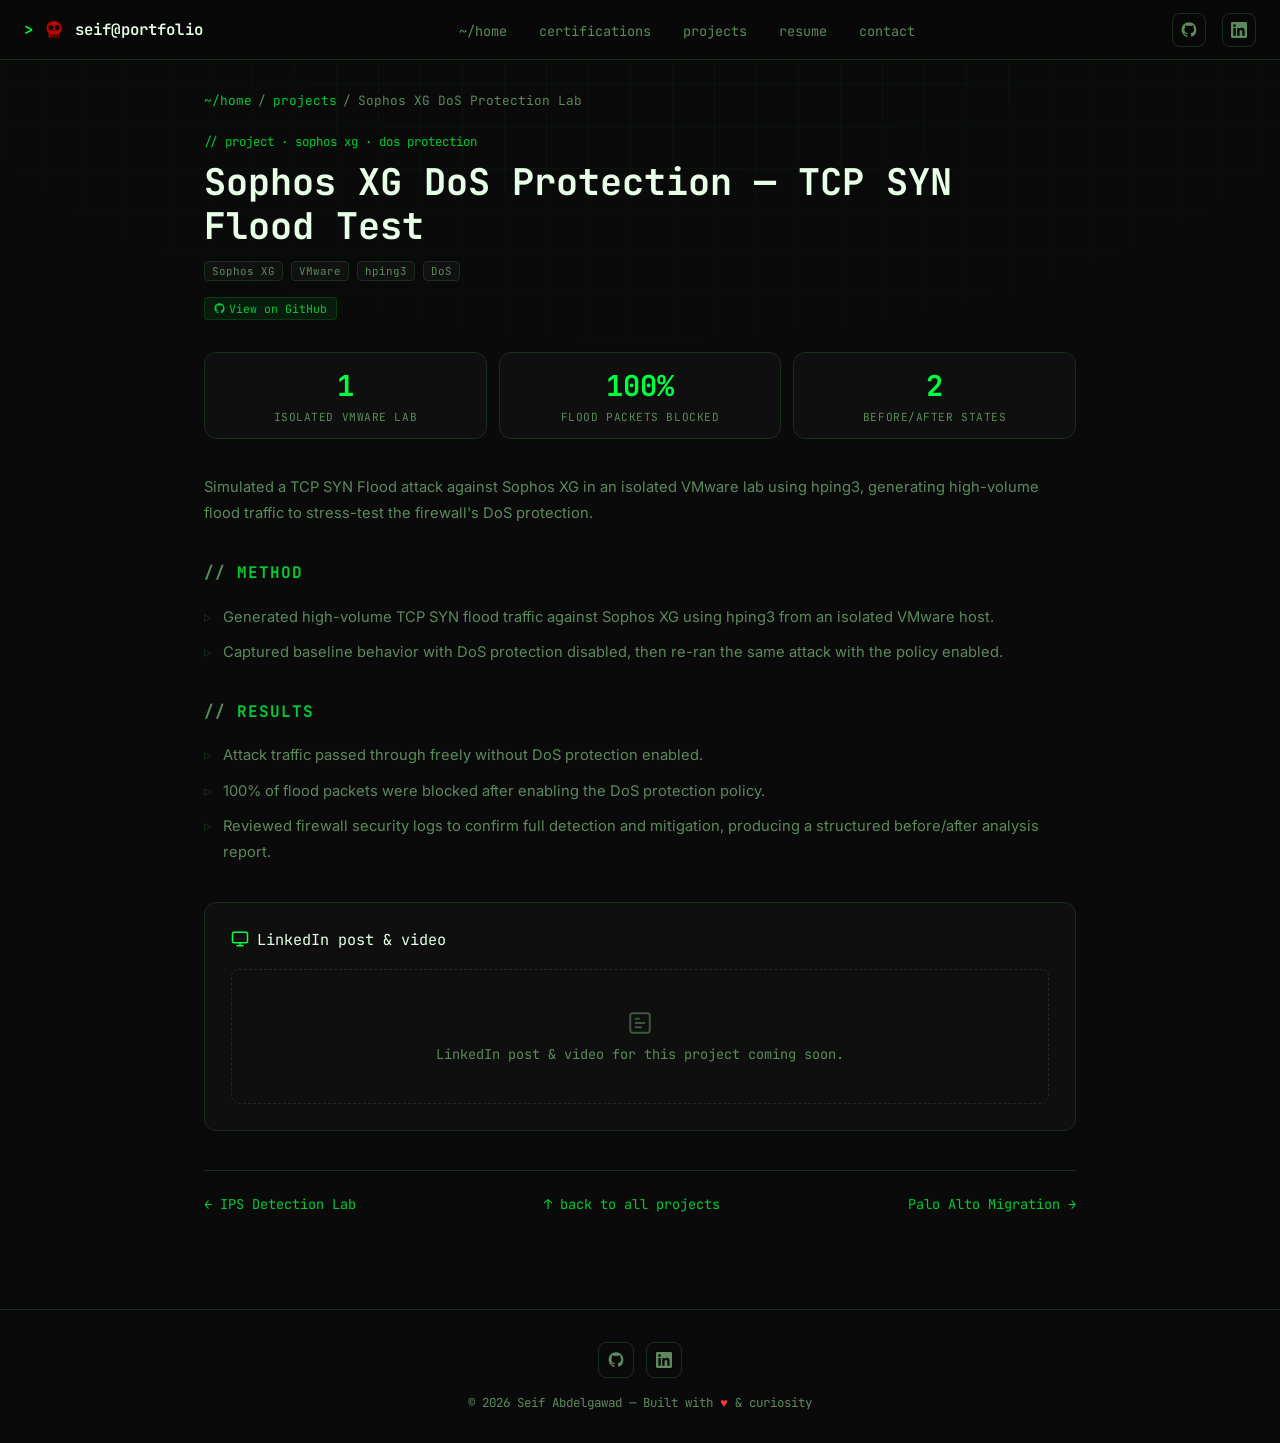
==== projects/dos-protection-lab.html @ 0bda9787 "Add files via upload" ====
<!DOCTYPE html>
<html lang="en">
<head>
<meta charset="UTF-8" />
<meta name="viewport" content="width=device-width, initial-scale=1.0"/>
<title>Sophos XG DoS Protection Lab — Seif Abdelgawad</title>
<meta name="description" content="Simulated TCP SYN Flood using hping3 against Sophos XG in an isolated VMware lab. 100% of flood packets blocked after enabling the DoS policy."/>
<meta name="theme-color" content="#0a0a0a"/>
<link rel="icon" href="data:image/svg+xml,%3Csvg xmlns='http://www.w3.org/2000/svg' viewBox='0 0 100 100'%3E%3Cellipse cx='50' cy='42' rx='32' ry='30' fill='%23cc0000'/%3E%3Crect x='28' y='62' width='44' height='20' rx='4' fill='%23cc0000'/%3E%3Crect x='36' y='68' width='8' height='14' rx='2' fill='%230a0a0a'/%3E%3Crect x='48' y='68' width='8' height='14' rx='2' fill='%230a0a0a'/%3E%3Crect x='60' y='68' width='8' height='14' rx='2' fill='%230a0a0a'/%3E%3Cellipse cx='37' cy='40' rx='10' ry='11' fill='%230a0a0a'/%3E%3Cellipse cx='63' cy='40' rx='10' ry='11' fill='%230a0a0a'/%3E%3Cpath d='M46 52 L50 46 L54 52 L52 54 L48 54 Z' fill='%230a0a0a'/%3E%3C/svg%3E"/>
<link rel="preconnect" href="https://fonts.googleapis.com">
<link rel="preconnect" href="https://fonts.gstatic.com" crossorigin>
<link href="https://fonts.googleapis.com/css2?family=JetBrains+Mono:wght@400;500;600;700&family=Inter:wght@400;500;600;700&display=swap" rel="stylesheet"/>
<link rel="stylesheet" href="../assets/css/style.css">
</head>
<body>

<div class="scroll-progress" id="scrollProgress"></div>

<nav>
  <a href="../index.html#top" class="nav-brand"><span class="prompt">&gt;</span>
    <svg viewBox="0 0 100 100" xmlns="http://www.w3.org/2000/svg" aria-hidden="true">
      <ellipse cx="50" cy="42" rx="32" ry="30" fill="#cc0000" opacity="0.95"/>
      <rect x="28" y="62" width="44" height="20" rx="4" fill="#cc0000" opacity="0.95"/>
      <rect x="36" y="68" width="8" height="14" rx="2" fill="#0a0a0a"/>
      <rect x="48" y="68" width="8" height="14" rx="2" fill="#0a0a0a"/>
      <rect x="60" y="68" width="8" height="14" rx="2" fill="#0a0a0a"/>
      <ellipse cx="37" cy="40" rx="10" ry="11" fill="#0a0a0a"/>
      <ellipse cx="63" cy="40" rx="10" ry="11" fill="#0a0a0a"/>
      <path d="M46 52 L50 46 L54 52 L52 54 L48 54 Z" fill="#0a0a0a"/>
    </svg>
    seif@portfolio</a>
  <ul class="nav-links">
    <li><a href="../index.html#top" data-nav>~/home</a></li>
    <li><a href="../index.html#certifications" data-nav>certifications</a></li>
    <li><a href="../index.html#projects" data-nav class="active">projects</a></li>
    <li><a href="../index.html#resume" data-nav>resume</a></li>
    <li><a href="../index.html#contact" data-nav>contact</a></li>
  </ul>
  <div class="nav-actions">
    <a class="nav-icon-link" href="https://github.com/your-username" target="_blank" rel="noopener" aria-label="GitHub"><svg viewBox="0 0 24 24" fill="currentColor"><path d="M12 .5C5.73.5.98 5.24.98 11.52c0 5.02 3.26 9.27 7.77 10.78.57.1.78-.25.78-.55 0-.27-.01-1.17-.02-2.12-3.16.69-3.83-1.34-3.83-1.34-.52-1.31-1.26-1.66-1.26-1.66-1.03-.7.08-.69.08-.69 1.14.08 1.74 1.17 1.74 1.17 1.01 1.73 2.65 1.23 3.3.94.1-.73.4-1.23.72-1.51-2.52-.29-5.17-1.26-5.17-5.6 0-1.24.44-2.25 1.17-3.04-.12-.29-.51-1.45.11-3.02 0 0 .96-.31 3.14 1.16a10.9 10.9 0 0 1 5.72 0c2.18-1.47 3.14-1.16 3.14-1.16.62 1.57.23 2.73.11 3.02.73.79 1.17 1.8 1.17 3.04 0 4.35-2.66 5.31-5.19 5.59.41.35.77 1.04.77 2.1 0 1.52-.01 2.74-.01 3.11 0 .3.2.66.79.55A11.52 11.52 0 0 0 23.02 11.5C23.02 5.24 18.27.5 12 .5z"/></svg></a>
    <a class="nav-icon-link" href="https://www.linkedin.com/in/seif-abdelgawad-800b26167/" target="_blank" rel="noopener" aria-label="LinkedIn"><svg viewBox="0 0 24 24" fill="currentColor"><path d="M20.45 20.45h-3.56v-5.58c0-1.33-.02-3.04-1.85-3.04-1.86 0-2.14 1.45-2.14 2.95v5.67H9.35V9h3.41v1.56h.05c.48-.9 1.64-1.85 3.38-1.85 3.6 0 4.27 2.37 4.27 5.46v6.28zM5.34 7.43a2.06 2.06 0 1 1 0-4.12 2.06 2.06 0 0 1 0 4.12zM7.12 20.45H3.56V9h3.56v11.45zM22.22 0H1.77C.8 0 0 .78 0 1.75v20.5C0 23.22.8 24 1.77 24h20.45c.98 0 1.78-.78 1.78-1.75V1.75C24 .78 23.2 0 22.22 0z"/></svg></a>
    <button class="nav-toggle" id="navToggle" aria-label="Toggle menu" aria-expanded="false">
      <svg viewBox="0 0 24 24" fill="none" stroke="currentColor" stroke-width="2" stroke-linecap="round"><line x1="3" y1="6" x2="21" y2="6"/><line x1="3" y1="12" x2="21" y2="12"/><line x1="3" y1="18" x2="21" y2="18"/></svg>
    </button>
  </div>
</nav>

<div class="mobile-menu" id="mobileMenu">
  <ul>
    <li><a href="../index.html#top" data-nav-mobile>~/home</a></li>
    <li><a href="../index.html#certifications" data-nav-mobile>certifications</a></li>
    <li><a href="../index.html#projects" data-nav-mobile>projects</a></li>
    <li><a href="../index.html#resume" data-nav-mobile>resume</a></li>
    <li><a href="../index.html#contact" data-nav-mobile>contact</a></li>
  </ul>
</div>

<main id="top">
  <div class="breadcrumb">
    <a href="../index.html#top">~/home</a><span>/</span><a href="../index.html#projects">projects</a><span>/</span><span>Sophos XG DoS Protection Lab</span>
  </div>

  <header class="detail-header reveal">
    <span class="detail-eyebrow">// project · sophos xg · dos protection</span>
    <h1 class="detail-title">Sophos XG DoS Protection — TCP SYN Flood Test</h1>
    <div class="detail-meta">
      <span class="proj-tag">Sophos XG</span>
      <span class="proj-tag">VMware</span>
      <span class="proj-tag">hping3</span>
      <span class="proj-tag">DoS</span>
    </div>
    <a class="proj-link" href="#" target="_blank" rel="noopener"><svg viewBox="0 0 24 24" fill="currentColor"><path d="M12 .5C5.73.5.98 5.24.98 11.52c0 5.02 3.26 9.27 7.77 10.78.57.1.78-.25.78-.55 0-.27-.01-1.17-.02-2.12-3.16.69-3.83-1.34-3.83-1.34-.52-1.31-1.26-1.66-1.26-1.66-1.03-.7.08-.69.08-.69 1.14.08 1.74 1.17 1.74 1.17 1.01 1.73 2.65 1.23 3.3.94.1-.73.4-1.23.72-1.51-2.52-.29-5.17-1.26-5.17-5.6 0-1.24.44-2.25 1.17-3.04-.12-.29-.51-1.45.11-3.02 0 0 .96-.31 3.14 1.16a10.9 10.9 0 0 1 5.72 0c2.18-1.47 3.14-1.16 3.14-1.16.62 1.57.23 2.73.11 3.02.73.79 1.17 1.8 1.17 3.04 0 4.35-2.66 5.31-5.19 5.59.41.35.77 1.04.77 2.1 0 1.52-.01 2.74-.01 3.11 0 .3.2.66.79.55A11.52 11.52 0 0 0 23.02 11.5C23.02 5.24 18.27.5 12 .5z"/></svg> View on GitHub</a>
  </header>

  <div class="detail-result-strip reveal-stagger">
    <div class="stat-box"><div class="stat-num">1</div><div class="stat-label">Isolated VMware Lab</div></div>
    <div class="stat-box"><div class="stat-num">100%</div><div class="stat-label">Flood Packets Blocked</div></div>
    <div class="stat-box"><div class="stat-num">2</div><div class="stat-label">Before/After States</div></div>
  </div>

  <div class="detail-body reveal">
    <p>Simulated a TCP SYN Flood attack against Sophos XG in an isolated VMware lab using hping3, generating high-volume flood traffic to stress-test the firewall's DoS protection.</p>
    <h2>Method</h2>
    <ul>
      <li>Generated high-volume TCP SYN flood traffic against Sophos XG using hping3 from an isolated VMware host.</li>
      <li>Captured baseline behavior with DoS protection disabled, then re-ran the same attack with the policy enabled.</li>
    </ul>
    <h2>Results</h2>
    <ul>
      <li>Attack traffic passed through freely without DoS protection enabled.</li>
      <li>100% of flood packets were blocked after enabling the DoS protection policy.</li>
      <li>Reviewed firewall security logs to confirm full detection and mitigation, producing a structured before/after analysis report.</li>
    </ul>
  </div>

  <div class="detail-section reveal">
    <div class="detail-section-title">
      <svg viewBox="0 0 24 24" fill="none" stroke="currentColor" stroke-width="2" stroke-linecap="round" stroke-linejoin="round"><rect x="2" y="3" width="20" height="14" rx="2"/><path d="M8 21h8M12 17v4"/></svg>
      LinkedIn post &amp; video
    </div>
    <div class="coming-soon">
        <svg viewBox="0 0 24 24" fill="none" stroke="currentColor" stroke-width="1.8" stroke-linecap="round" stroke-linejoin="round"><rect x="3" y="3" width="18" height="18" rx="2"/><path d="M8 12h8M8 16h5M8 8h3"/></svg>
        LinkedIn post &amp; video for this project coming soon.
      </div>
  </div>

  <div class="detail-nav-footer">
    <a href="ips-detection-lab.html">&larr; IPS Detection Lab</a>
    <a href="../index.html#projects">&uarr; back to all projects</a>
    <a href="palo-alto-migration.html">Palo Alto Migration &rarr;</a>
  </div>
</main>

<footer>
  <div class="footer-social">
    <a href="https://github.com/your-username" target="_blank" rel="noopener" aria-label="GitHub"><svg viewBox="0 0 24 24" fill="currentColor"><path d="M12 .5C5.73.5.98 5.24.98 11.52c0 5.02 3.26 9.27 7.77 10.78.57.1.78-.25.78-.55 0-.27-.01-1.17-.02-2.12-3.16.69-3.83-1.34-3.83-1.34-.52-1.31-1.26-1.66-1.26-1.66-1.03-.7.08-.69.08-.69 1.14.08 1.74 1.17 1.74 1.17 1.01 1.73 2.65 1.23 3.3.94.1-.73.4-1.23.72-1.51-2.52-.29-5.17-1.26-5.17-5.6 0-1.24.44-2.25 1.17-3.04-.12-.29-.51-1.45.11-3.02 0 0 .96-.31 3.14 1.16a10.9 10.9 0 0 1 5.72 0c2.18-1.47 3.14-1.16 3.14-1.16.62 1.57.23 2.73.11 3.02.73.79 1.17 1.8 1.17 3.04 0 4.35-2.66 5.31-5.19 5.59.41.35.77 1.04.77 2.1 0 1.52-.01 2.74-.01 3.11 0 .3.2.66.79.55A11.52 11.52 0 0 0 23.02 11.5C23.02 5.24 18.27.5 12 .5z"/></svg></a>
    <a href="https://www.linkedin.com/in/seif-abdelgawad-800b26167/" target="_blank" rel="noopener" aria-label="LinkedIn"><svg viewBox="0 0 24 24" fill="currentColor"><path d="M20.45 20.45h-3.56v-5.58c0-1.33-.02-3.04-1.85-3.04-1.86 0-2.14 1.45-2.14 2.95v5.67H9.35V9h3.41v1.56h.05c.48-.9 1.64-1.85 3.38-1.85 3.6 0 4.27 2.37 4.27 5.46v6.28zM5.34 7.43a2.06 2.06 0 1 1 0-4.12 2.06 2.06 0 0 1 0 4.12zM7.12 20.45H3.56V9h3.56v11.45zM22.22 0H1.77C.8 0 0 .78 0 1.75v20.5C0 23.22.8 24 1.77 24h20.45c.98 0 1.78-.78 1.78-1.75V1.75C24 .78 23.2 0 22.22 0z"/></svg></a>
  </div>
  <p class="copy">&copy; <span id="year">2026</span> Seif Abdelgawad — Built with <span class="heart">♥</span> &amp; curiosity</p>
</footer>

<button class="to-top" id="toTop" aria-label="Back to top">
  <svg viewBox="0 0 24 24" fill="none" stroke="currentColor" stroke-width="2.2" stroke-linecap="round" stroke-linejoin="round"><line x1="12" y1="19" x2="12" y2="5"/><polyline points="5 12 12 5 19 12"/></svg>
</button>

<script src="../assets/js/site.js" defer></script>
</body>
</html>
---- assets/css/style.css ----
*, *::before, *::after { box-sizing: border-box; margin: 0; padding: 0; }
  html { scroll-behavior: smooth; }

  :root {
    --bg: #0a0a0a;
    --bg-alt: #070707;
    --bg-card: #0f0f0f;
    --bg-nav: rgba(8,8,8,0.75);
    --green: #00ff41;
    --green-dim: #00cc33;
    --green-soft: rgba(0,255,65,0.08);
    --green-border: #1a2e1a;
    --text: #e6ffe6;
    --text-muted: #00cc33;
    --text-dim: #5c8a5c;
    --border: #1a2e1a;
    --card-hover: #0d1a0d;
    --btn-green: #00aa22;
    --btn-green-hover: #00c928;
    --red: #ff3b3b;
    --amber: #f59e0b;
    --radius: 12px;
    --shadow-glow: 0 0 0 1px var(--green-border), 0 8px 30px -12px rgba(0,255,65,0.15);
    --ease: cubic-bezier(.16,1,.3,1);
  }

  @media (prefers-reduced-motion: reduce) {
    html { scroll-behavior: auto; }
    *, *::before, *::after { animation-duration: 0.001ms !important; animation-iteration-count: 1 !important; transition-duration: 0.001ms !important; scroll-behavior: auto !important; }
  }

  body {
    background: var(--bg);
    color: var(--text);
    font-family: 'Inter', sans-serif;
    min-height: 100vh;
    overflow-x: hidden;
    position: relative;
  }

  ::selection { background: var(--green); color: #001a00; }

  /* subtle scanline + grid texture over whole page */
  body::before {
    content: "";
    position: fixed;
    inset: 0;
    pointer-events: none;
    z-index: 1;
    background-image:
      linear-gradient(rgba(0,255,65,0.035) 1px, transparent 1px),
      linear-gradient(90deg, rgba(0,255,65,0.035) 1px, transparent 1px);
    background-size: 42px 42px;
    mask-image: radial-gradient(ellipse 90% 60% at 50% 0%, #000 30%, transparent 75%);
    -webkit-mask-image: radial-gradient(ellipse 90% 60% at 50% 0%, #000 30%, transparent 75%);
  }

  /* scroll progress bar */
  .scroll-progress {
    position: fixed;
    top: 0; left: 0;
    height: 2px;
    width: 0%;
    background: linear-gradient(90deg, var(--green-dim), var(--green));
    box-shadow: 0 0 8px var(--green);
    z-index: 300;
    transition: width 0.08s linear;
  }

  a { color: inherit; }

  .reveal {
    opacity: 0;
    transform: translateY(22px);
    transition: opacity 0.7s var(--ease), transform 0.7s var(--ease);
    will-change: opacity, transform;
  }
  .reveal.is-visible { opacity: 1; transform: translateY(0); }
  .reveal-stagger > * {
    opacity: 0;
    transform: translateY(18px);
    transition: opacity 0.6s var(--ease), transform 0.6s var(--ease);
  }
  .reveal-stagger.is-visible > * { opacity: 1; transform: translateY(0); }

  /* NAV */
  nav {
    background: var(--bg-nav);
    backdrop-filter: blur(10px) saturate(140%);
    -webkit-backdrop-filter: blur(10px) saturate(140%);
    border-bottom: 1px solid var(--border);
    padding: 0 1.5rem;
    display: flex;
    align-items: center;
    justify-content: space-between;
    height: 60px;
    position: sticky;
    top: 0;
    z-index: 200;
  }

  .nav-brand {
    display: flex;
    align-items: center;
    gap: 0.55rem;
    font-family: 'JetBrains Mono', monospace;
    font-weight: 600;
    font-size: 0.98rem;
    color: var(--text);
    letter-spacing: 0.01em;
    text-decoration: none;
  }
  .nav-brand svg { width: 24px; height: 24px; flex-shrink: 0; }
  .nav-brand .prompt { color: var(--green); }

  .nav-links {
    display: flex;
    align-items: center;
    gap: 2rem;
    list-style: none;
  }

  .nav-links a {
    position: relative;
    text-decoration: none;
    font-family: 'JetBrains Mono', monospace;
    font-size: 0.85rem;
    color: var(--text-dim);
    transition: color 0.2s;
    padding: 0.3rem 0;
  }
  .nav-links a::after {
    content: "";
    position: absolute;
    left: 0; bottom: -2px;
    width: 0%;
    height: 1px;
    background: var(--green);
    transition: width 0.25s var(--ease);
  }
  .nav-links a:hover { color: var(--text); }
  .nav-links a:hover::after { width: 100%; }
  .nav-links a.active { color: var(--green); }
  .nav-links a.active::after { width: 100%; }

  .nav-actions { display: flex; align-items: center; gap: 1rem; }
  .nav-icon-link {
    color: var(--text-dim);
    display: flex;
    width: 34px; height: 34px;
    align-items: center;
    justify-content: center;
    border: 1px solid var(--border);
    border-radius: 8px;
    transition: color 0.2s, border-color 0.2s, transform 0.2s;
  }
  .nav-icon-link:hover { color: var(--green); border-color: var(--green-border); transform: translateY(-2px); }
  .nav-icon-link svg { width: 16px; height: 16px; }

  .nav-toggle {
    display: none;
    width: 34px; height: 34px;
    border: 1px solid var(--border);
    border-radius: 8px;
    background: transparent;
    color: var(--text);
    cursor: pointer;
    align-items: center;
    justify-content: center;
  }
  .nav-toggle svg { width: 18px; height: 18px; }

  .mobile-menu {
    display: none;
    position: fixed;
    top: 60px; left: 0; right: 0;
    background: var(--bg-nav);
    backdrop-filter: blur(14px);
    -webkit-backdrop-filter: blur(14px);
    border-bottom: 1px solid var(--border);
    z-index: 199;
    max-height: 0;
    overflow: hidden;
    transition: max-height 0.35s var(--ease);
  }
  .mobile-menu.open { max-height: 260px; }
  .mobile-menu ul { list-style: none; padding: 1rem 1.5rem 1.5rem; display: flex; flex-direction: column; gap: 0.9rem; }
  .mobile-menu a { text-decoration: none; font-family: 'JetBrains Mono', monospace; font-size: 0.95rem; color: var(--text-dim); }
  .mobile-menu a.active { color: var(--green); }

  /* MAIN */
  main {
    max-width: 920px;
    margin: 0 auto;
    padding: 0 1.5rem 3rem;
    position: relative;
    z-index: 2;
  }

  /* HERO */
  .hero {
    position: relative;
    padding: 4.5rem 0 2.5rem;
    overflow: hidden;
  }
  .hero-canvas {
    position: absolute;
    inset: -20px -1.5rem auto -1.5rem;
    height: calc(100% + 40px);
    width: auto;
    opacity: 0.22;
    pointer-events: none;
    z-index: 0;
    mask-image: linear-gradient(to bottom, #000 55%, transparent 100%);
    -webkit-mask-image: linear-gradient(to bottom, #000 55%, transparent 100%);
  }
  .hero-inner { position: relative; z-index: 1; }

  .hero-eyebrow {
    display: inline-flex;
    align-items: center;
    gap: 0.5rem;
    font-family: 'JetBrains Mono', monospace;
    font-size: 0.78rem;
    color: var(--green-dim);
    background: var(--green-soft);
    border: 1px solid var(--green-border);
    border-radius: 100px;
    padding: 0.35rem 0.8rem;
    margin-bottom: 1.4rem;
  }
  .hero-eyebrow .dot {
    width: 6px; height: 6px; border-radius: 50%;
    background: var(--green);
    box-shadow: 0 0 8px var(--green);
    animation: pulse-dot 1.8s ease-in-out infinite;
  }
  @keyframes pulse-dot { 0%,100% { opacity: 1; transform: scale(1); } 50% { opacity: 0.4; transform: scale(0.75); } }

  .hero-title-row { display:flex; align-items:center; gap:1rem; margin-bottom:0.4rem; }
  .hero-title-row svg { width: 52px; height: 52px; flex-shrink: 0; filter: drop-shadow(0 0 14px rgba(204,0,0,0.35)); }

  .hero-title {
    font-family: 'JetBrains Mono', monospace;
    font-size: clamp(2.1rem, 5.4vw, 3.4rem);
    font-weight: 700;
    color: var(--text);
    line-height: 1.1;
    letter-spacing: -0.02em;
  }
  .hero-title .cursor-blink {
    display: inline-block;
    width: 0.5ch;
    background: var(--green);
    margin-left: 2px;
    animation: blink 1s step-end infinite;
  }
  @keyframes blink { 50% { opacity: 0; } }

  .hero-subtitle {
    font-family: 'JetBrains Mono', monospace;
    font-size: clamp(1rem, 2.4vw, 1.3rem);
    color: var(--text-muted);
    margin: 0.3rem 0 2rem;
    min-height: 1.6em;
  }
  .hero-subtitle .type-cursor {
    display: inline-block;
    width: 2px;
    height: 1em;
    background: var(--green);
    margin-left: 3px;
    vertical-align: -0.15em;
    animation: blink 0.9s step-end infinite;
  }

  /* STATS */
  .stats-row {
    display: grid;
    grid-template-columns: repeat(4, 1fr);
    gap: 0.75rem;
    margin-bottom: 2.6rem;
  }
  .stat-box {
    border: 1px solid var(--border);
    background: var(--bg-card);
    border-radius: var(--radius);
    padding: 1rem 0.9rem;
    text-align: center;
    transition: border-color 0.25s, transform 0.25s;
  }
  .stat-box:hover { border-color: var(--green-border); transform: translateY(-3px); }
  .stat-num {
    font-family: 'JetBrains Mono', monospace;
    font-size: clamp(1.3rem, 3vw, 1.8rem);
    font-weight: 700;
    color: var(--green);
  }
  .stat-label {
    font-size: 0.7rem;
    color: var(--text-dim);
    text-transform: uppercase;
    letter-spacing: 0.05em;
    margin-top: 0.3rem;
    font-family: 'JetBrains Mono', monospace;
  }

  /* INFO CARD (terminal) */
  .terminal-card {
    border: 1px solid var(--green-border);
    background: var(--bg-card);
    border-radius: var(--radius);
    margin-bottom: 3rem;
    overflow: hidden;
    box-shadow: var(--shadow-glow);
  }
  .terminal-bar {
    display: flex;
    align-items: center;
    gap: 0.4rem;
    padding: 0.65rem 0.9rem;
    background: #0c0c0c;
    border-bottom: 1px solid var(--border);
  }
  .terminal-bar span { width: 10px; height: 10px; border-radius: 50%; display:inline-block; }
  .terminal-bar .dot-r { background: #ff5f56; }
  .terminal-bar .dot-y { background: #ffbd2e; }
  .terminal-bar .dot-g { background: #27c93f; }
  .terminal-bar .path {
    margin-left: 0.6rem;
    font-family: 'JetBrains Mono', monospace;
    font-size: 0.72rem;
    color: var(--text-dim);
  }
  .info-card {
    padding: 1.4rem 1.8rem 1.6rem;
    font-family: 'JetBrains Mono', monospace;
    font-size: 0.875rem;
    line-height: 2;
  }
  .info-row { display: flex; gap: 0.5rem; flex-wrap: wrap; }
  .info-label { color: var(--text); min-width: 80px; display: inline-block; }
  .info-sep { color: var(--text-dim); }
  .info-value { color: var(--text); }
  .info-link {
    color: var(--green-dim);
    text-decoration: none;
    border-bottom: 1px dashed var(--green-border);
    transition: color 0.2s, border-color 0.2s;
  }
  .info-link:hover { color: var(--green); border-color: var(--green); }

  /* SECTION HEADERS */
  .section-head { display:flex; align-items:center; gap:0.75rem; margin-bottom: 1.5rem; flex-wrap: wrap; }
  .section-title {
    font-family: 'JetBrains Mono', monospace;
    font-size: 1rem;
    color: var(--text-muted);
    letter-spacing: 0.08em;
    text-transform: uppercase;
    display: flex;
    align-items: center;
    gap: 0.6rem;
  }
  .section-title::before { content: "//"; color: var(--text-dim); }
  .section-count {
    font-family: 'JetBrains Mono', monospace;
    font-size: 0.72rem;
    color: var(--text-dim);
    border: 1px solid var(--border);
    border-radius: 100px;
    padding: 0.1rem 0.55rem;
  }
  .section-rule { flex: 1; height: 1px; background: linear-gradient(90deg, var(--border), transparent); }

  /* GRID */
  .grid {
    display: grid;
    grid-template-columns: repeat(auto-fill, minmax(260px, 1fr));
    gap: 1rem;
    margin-bottom: 3.5rem;
  }

  /* CARD tilt wrapper */
  .tilt-wrap { perspective: 900px; }

  .cert-card {
    background: var(--bg-card);
    border: 1px solid var(--border);
    border-radius: var(--radius);
    padding: 1.4rem 1.4rem 3.6rem;
    display: flex;
    flex-direction: column;
    align-items: flex-start;
    gap: 0.9rem;
    transition: background 0.25s, border-color 0.25s, transform 0.25s var(--ease), box-shadow 0.25s;
    text-decoration: none;
    position: relative;
    overflow: hidden;
    transform-style: preserve-3d;
    will-change: transform;
  }
  .cert-card::before {
    content: "";
    position: absolute;
    inset: 0;
    background: radial-gradient(400px circle at var(--mx,50%) var(--my,0%), rgba(0,255,65,0.08), transparent 60%);
    opacity: 0;
    transition: opacity 0.3s;
    pointer-events: none;
  }
  .cert-card:hover::before { opacity: 1; }
  .cert-card:hover {
    background: var(--card-hover);
    border-color: var(--green-border);
    box-shadow: 0 14px 34px -18px rgba(0,255,65,0.35);
  }

  .cert-badge {
    width: 100%;
    height: 140px;
    object-fit: contain;
    border-radius: 8px;
    background: #fff;
    padding: 10px;
  }
  .cert-badge.dark-bg { background: #111827; padding: 8px; }
  .cert-badge-wrap {
    width: 100%;
    height: 140px;
    border-radius: 8px;
    background: #fff;
    display: flex;
    align-items: center;
    justify-content: center;
    padding: 16px;
    transition: transform 0.35s var(--ease);
  }
  .cert-card:hover .cert-badge-wrap,
  .cert-card:hover .cert-badge { transform: translateZ(20px) scale(1.02); }

  .cert-info { display: flex; flex-direction: column; gap: 0.25rem; }
  .cert-name { font-size: 0.95rem; font-weight: 600; color: var(--text); font-family: 'Inter', sans-serif; line-height: 1.35; }
  .cert-issuer { font-size: 0.78rem; color: var(--text-dim); font-family: 'JetBrains Mono', monospace; }

  .cert-arrow {
    position: absolute;
    bottom: 1rem; right: 1rem;
    width: 30px; height: 30px;
    background: var(--btn-green);
    border-radius: 6px;
    display: flex; align-items: center; justify-content: center;
    transition: background 0.2s, transform 0.25s var(--ease);
  }
  .cert-card:hover .cert-arrow { background: var(--btn-green-hover); transform: translate(3px,-3px); }
  .cert-arrow svg { width: 14px; height: 14px; fill: none; stroke: white; stroke-width: 2.5; stroke-linecap: round; stroke-linejoin: round; }

  .cert-tag {
    position: absolute;
    bottom: 1rem; left: 1.4rem;
    font-size: 0.7rem;
    font-family: 'JetBrains Mono', monospace;
    color: var(--green-dim);
    background: rgba(34,197,94,0.1);
    border: 1px solid rgba(34,197,94,0.2);
    border-radius: 4px;
    padding: 2px 8px;
  }
  .cert-tag.pending { color: var(--amber); background: rgba(245,158,11,0.1); border-color: rgba(245,158,11,0.2); }

  /* PROJECTS */
  .proj-card {
    background: var(--bg-card);
    border: 1px solid var(--border);
    border-radius: var(--radius);
    padding: 1.4rem;
    display: flex;
    flex-direction: column;
    gap: 0.75rem;
    transition: background 0.25s, border-color 0.25s, transform 0.25s var(--ease), box-shadow 0.25s;
    text-decoration: none;
    position: relative;
    overflow: hidden;
  }
  .proj-card::before {
    content: "";
    position: absolute;
    inset: 0;
    background: radial-gradient(400px circle at var(--mx,50%) var(--my,0%), rgba(0,255,65,0.08), transparent 60%);
    opacity: 0;
    transition: opacity 0.3s;
    pointer-events: none;
  }
  .proj-card:hover::before { opacity: 1; }
  .proj-card:hover {
    background: var(--card-hover);
    border-color: var(--green-dim);
    box-shadow: 0 14px 34px -18px rgba(0,255,65,0.35);
  }

  .proj-header { display: flex; align-items: center; justify-content: space-between; }
  .proj-icon {
    width: 38px; height: 38px;
    border-radius: 8px;
    background: rgba(0,255,65,0.07);
    border: 1px solid var(--border);
    display: flex; align-items: center; justify-content: center;
    font-size: 1.1rem;
    transition: transform 0.3s var(--ease), border-color 0.3s;
  }
  .proj-card:hover .proj-icon { transform: rotate(-6deg) scale(1.08); border-color: var(--green-border); }

  .proj-links { display: flex; gap: 0.5rem; }
  .proj-link {
    font-size: 0.72rem;
    font-family: 'JetBrains Mono', monospace;
    color: var(--green-dim);
    background: rgba(0,255,65,0.07);
    border: 1px solid rgba(0,255,65,0.15);
    border-radius: 4px;
    padding: 3px 9px;
    text-decoration: none;
    transition: background 0.2s, transform 0.2s;
    display: inline-flex; align-items: center; gap: 4px;
  }
  .proj-link:hover { background: rgba(0,255,65,0.14); transform: translateY(-1px); }
  .proj-link svg { width: 11px; height: 11px; }

  .proj-name { font-size: 1rem; font-weight: 600; color: var(--text); font-family: 'Inter', sans-serif; }
  .proj-desc { font-size: 0.85rem; color: var(--text-dim); line-height: 1.55; }
  .proj-tags { display: flex; flex-wrap: wrap; gap: 0.4rem; margin-top: 0.2rem; }
  .proj-details-link {
    display: inline-flex;
    align-items: center;
    gap: 0.35rem;
    margin-top: 0.4rem;
    font-family: 'JetBrains Mono', monospace;
    font-size: 0.78rem;
    color: var(--green-dim);
    text-decoration: none;
    border-top: 1px dashed var(--border);
    padding-top: 0.7rem;
    transition: color 0.2s, gap 0.2s;
  }
  .proj-details-link svg { width: 12px; height: 12px; fill: none; stroke: currentColor; stroke-width: 2.5; stroke-linecap: round; stroke-linejoin: round; transition: transform 0.2s; }
  .proj-details-link:hover { color: var(--green); gap: 0.55rem; }
  .proj-card:hover .proj-details-link svg { transform: translateX(2px); }

  .btn-sm { padding: 0.45rem 0.9rem; font-size: 0.76rem; margin-left: auto; }

  /* RESUME */
  .resume-summary {
    color: var(--text-dim);
    font-size: 0.92rem;
    line-height: 1.7;
    max-width: 72ch;
    margin-bottom: 2rem;
  }
  .resume-grid {
    display: grid;
    grid-template-columns: 1.7fr 1fr;
    gap: 1.5rem;
    margin-bottom: 3.5rem;
    align-items: start;
  }
  .timeline {
    display: flex;
    flex-direction: column;
    gap: 0;
    border-left: 1px solid var(--border);
    padding-left: 1.6rem;
  }
  .timeline-item { position: relative; padding-bottom: 2rem; }
  .timeline-item:last-child { padding-bottom: 0; }
  .timeline-dot {
    position: absolute;
    left: -1.68rem;
    top: 0.3rem;
    width: 10px; height: 10px;
    border-radius: 50%;
    background: var(--bg);
    border: 2px solid var(--green);
    box-shadow: 0 0 0 3px var(--bg), 0 0 8px rgba(0,255,65,0.4);
  }
  .timeline-top {
    display: flex;
    flex-wrap: wrap;
    align-items: baseline;
    justify-content: space-between;
    gap: 0.5rem 1rem;
    margin-bottom: 0.15rem;
  }
  .timeline-role { font-size: 0.98rem; font-weight: 600; color: var(--text); font-family: 'Inter', sans-serif; }
  .timeline-date { font-family: 'JetBrains Mono', monospace; font-size: 0.72rem; color: var(--text-dim); white-space: nowrap; }
  .timeline-org { display: block; font-family: 'JetBrains Mono', monospace; font-size: 0.78rem; color: var(--green-dim); margin-bottom: 0.6rem; }
  .timeline-list { list-style: none; display: flex; flex-direction: column; gap: 0.4rem; }
  .timeline-list li {
    font-size: 0.85rem;
    color: var(--text-dim);
    line-height: 1.55;
    padding-left: 1.1rem;
    position: relative;
  }
  .timeline-list li::before { content: "▹"; position: absolute; left: 0; color: var(--green-border); }

  .resume-side { display: flex; flex-direction: column; gap: 1rem; }
  .resume-side-card {
    border: 1px solid var(--border);
    background: var(--bg-card);
    border-radius: var(--radius);
    padding: 1.2rem 1.3rem;
  }
  .resume-side-title {
    display: block;
    font-family: 'JetBrains Mono', monospace;
    font-size: 0.72rem;
    text-transform: uppercase;
    letter-spacing: 0.06em;
    color: var(--text-dim);
    margin-bottom: 0.7rem;
  }
  .resume-side-main { font-size: 0.92rem; font-weight: 600; color: var(--text); margin-bottom: 0.2rem; }
  .resume-side-sub { font-size: 0.78rem; color: var(--text-dim); line-height: 1.6; margin-bottom: 0.15rem; }
  .lang-row {
    display: flex;
    justify-content: space-between;
    font-size: 0.85rem;
    color: var(--text);
    padding: 0.35rem 0;
    border-bottom: 1px solid var(--border);
  }
  .lang-row:last-child { border-bottom: none; }
  .lang-level { color: var(--green-dim); font-family: 'JetBrains Mono', monospace; font-size: 0.75rem; }

  @media (max-width: 780px) {
    .resume-grid { grid-template-columns: 1fr; }
    .btn-sm { margin-left: 0; }
  }

  /* PROJECT DETAIL PAGES */
  .breadcrumb {
    display: flex;
    align-items: center;
    gap: 0.4rem;
    font-family: 'JetBrains Mono', monospace;
    font-size: 0.8rem;
    color: var(--text-dim);
    margin: 2rem 0 1.5rem;
  }
  .breadcrumb a { color: var(--green-dim); text-decoration: none; transition: color 0.2s; }
  .breadcrumb a:hover { color: var(--green); }

  .detail-header { margin-bottom: 2rem; }
  .detail-eyebrow {
    font-family: 'JetBrains Mono', monospace;
    font-size: 0.78rem;
    color: var(--green-dim);
    margin-bottom: 0.6rem;
    display: block;
  }
  .detail-title {
    font-family: 'JetBrains Mono', monospace;
    font-size: clamp(1.5rem, 4vw, 2.3rem);
    font-weight: 700;
    color: var(--text);
    line-height: 1.2;
    margin-bottom: 0.8rem;
  }
  .detail-meta { display: flex; flex-wrap: wrap; gap: 0.5rem; margin-bottom: 1rem; }

  .detail-result-strip {
    display: grid;
    grid-template-columns: repeat(auto-fit, minmax(150px, 1fr));
    gap: 0.75rem;
    margin: 1.6rem 0 2.2rem;
  }
  .detail-result-strip .stat-box { padding: 0.9rem 0.8rem; }

  .detail-body { color: var(--text-dim); font-size: 0.92rem; line-height: 1.8; margin-bottom: 2.2rem; }
  .detail-body h2 {
    font-family: 'JetBrains Mono', monospace;
    font-size: 1rem;
    color: var(--text-muted);
    text-transform: uppercase;
    letter-spacing: 0.06em;
    margin: 2rem 0 1rem;
  }
  .detail-body h2::before { content: "// "; color: var(--text-dim); }
  .detail-body ul { list-style: none; display: flex; flex-direction: column; gap: 0.55rem; }
  .detail-body ul li { padding-left: 1.2rem; position: relative; }
  .detail-body ul li::before { content: "▹"; position: absolute; left: 0; color: var(--green-border); }

  .detail-section {
    border: 1px solid var(--green-border);
    background: var(--bg-card);
    border-radius: var(--radius);
    padding: 1.6rem;
    margin-bottom: 2.5rem;
  }
  .detail-section-title {
    display: flex;
    align-items: center;
    gap: 0.5rem;
    font-family: 'JetBrains Mono', monospace;
    font-size: 0.95rem;
    color: var(--text);
    margin-bottom: 1.2rem;
  }
  .detail-section-title svg { width: 18px; height: 18px; color: var(--green); }

  .embed-wrap {
    display: flex;
    justify-content: center;
    background: #000;
    border-radius: 8px;
    overflow: hidden;
    border: 1px solid var(--border);
  }
  .embed-wrap iframe { max-width: 100%; border: 0; }

  .coming-soon {
    display: flex;
    flex-direction: column;
    align-items: center;
    justify-content: center;
    gap: 0.6rem;
    padding: 2.5rem 1.5rem;
    border: 1px dashed var(--border);
    border-radius: 8px;
    color: var(--text-dim);
    font-family: 'JetBrains Mono', monospace;
    font-size: 0.85rem;
    text-align: center;
  }
  .coming-soon svg { width: 26px; height: 26px; color: var(--text-dim); opacity: 0.6; }

  .detail-nav-footer {
    display: flex;
    justify-content: space-between;
    align-items: center;
    flex-wrap: wrap;
    gap: 1rem;
    padding: 1.5rem 0 3rem;
    border-top: 1px solid var(--border);
    margin-top: 1rem;
  }
  .detail-nav-footer a {
    font-family: 'JetBrains Mono', monospace;
    font-size: 0.85rem;
    color: var(--green-dim);
    text-decoration: none;
    display: inline-flex;
    align-items: center;
    gap: 0.4rem;
    transition: color 0.2s;
  }
  .detail-nav-footer a:hover { color: var(--green); }
  .proj-tag {
    font-size: 0.68rem;
    font-family: 'JetBrains Mono', monospace;
    color: var(--text-dim);
    background: rgba(255,255,255,0.03);
    border: 1px solid var(--border);
    border-radius: 4px;
    padding: 2px 7px;
  }

  /* SKILLS MARQUEE */
  .marquee-section { margin-bottom: 3.5rem; }
  .marquee-wrap {
    border: 1px solid var(--border);
    border-radius: var(--radius);
    background: var(--bg-card);
    padding: 1.1rem 0;
    overflow: hidden;
    position: relative;
  }
  .marquee-wrap::before, .marquee-wrap::after {
    content: "";
    position: absolute; top: 0; bottom: 0;
    width: 60px; z-index: 2;
  }
  .marquee-wrap::before { left: 0; background: linear-gradient(90deg, var(--bg-card), transparent); }
  .marquee-wrap::after { right: 0; background: linear-gradient(-90deg, var(--bg-card), transparent); }
  .marquee-track {
    display: flex;
    width: max-content;
    gap: 2.2rem;
    animation: marquee 26s linear infinite;
  }
  .marquee-wrap:hover .marquee-track { animation-play-state: paused; }
  @keyframes marquee { from { transform: translateX(0); } to { transform: translateX(-50%); } }
  .marquee-item {
    font-family: 'JetBrains Mono', monospace;
    font-size: 0.85rem;
    color: var(--text-dim);
    white-space: nowrap;
    display: flex;
    align-items: center;
    gap: 0.5rem;
  }
  .marquee-item .sep { color: var(--green-border); }

  /* CONTACT / CTA */
  .contact-card {
    border: 1px solid var(--green-border);
    background: linear-gradient(180deg, var(--bg-card), #0a0f0a);
    border-radius: var(--radius);
    padding: 2.4rem 2rem;
    text-align: center;
    margin-bottom: 3rem;
    position: relative;
    overflow: hidden;
  }
  .contact-card h2 {
    font-family: 'JetBrains Mono', monospace;
    font-size: clamp(1.3rem, 3vw, 1.8rem);
    color: var(--text);
    margin-bottom: 0.6rem;
  }
  .contact-card p { color: var(--text-dim); font-size: 0.92rem; margin-bottom: 1.6rem; max-width: 46ch; margin-inline: auto; }
  .contact-actions { display: flex; gap: 0.8rem; justify-content: center; flex-wrap: wrap; }
  .btn {
    font-family: 'JetBrains Mono', monospace;
    font-size: 0.85rem;
    padding: 0.7rem 1.3rem;
    border-radius: 8px;
    text-decoration: none;
    display: inline-flex;
    align-items: center;
    gap: 0.5rem;
    transition: transform 0.2s var(--ease), background 0.2s, border-color 0.2s, box-shadow 0.2s;
    border: 1px solid transparent;
  }
  .btn svg { width: 15px; height: 15px; }
  .btn-primary { background: var(--btn-green); color: #04120a; font-weight: 600; }
  .btn-primary:hover { background: var(--btn-green-hover); transform: translateY(-2px); box-shadow: 0 10px 24px -10px rgba(0,255,65,0.5); }
  .btn-outline { border-color: var(--green-border); color: var(--text); }
  .btn-outline:hover { border-color: var(--green-dim); color: var(--green); transform: translateY(-2px); }

  /* FOOTER */
  footer {
    border-top: 1px solid var(--border);
    padding: 2rem 1.5rem;
    text-align: center;
    position: relative;
    z-index: 2;
  }
  .footer-social { display: flex; justify-content: center; gap: 0.8rem; margin-bottom: 1rem; }
  .footer-social a {
    width: 36px; height: 36px;
    border: 1px solid var(--border);
    border-radius: 8px;
    display: flex; align-items: center; justify-content: center;
    color: var(--text-dim);
    transition: color 0.2s, border-color 0.2s, transform 0.2s;
  }
  .footer-social a:hover { color: var(--green); border-color: var(--green-border); transform: translateY(-3px); }
  .footer-social svg { width: 16px; height: 16px; }
  footer .copy { font-family: 'JetBrains Mono', monospace; font-size: 0.78rem; color: var(--text-dim); }
  footer .copy .heart { color: var(--red); animation: heartbeat 1.6s ease-in-out infinite; display:inline-block; }
  @keyframes heartbeat { 0%,100% { transform: scale(1); } 25% { transform: scale(1.25); } 40% { transform: scale(1); } }

  /* BACK TO TOP */
  .to-top {
    position: fixed;
    right: 1.4rem; bottom: 1.4rem;
    width: 42px; height: 42px;
    border-radius: 10px;
    background: var(--bg-card);
    border: 1px solid var(--green-border);
    color: var(--green);
    display: flex; align-items: center; justify-content: center;
    opacity: 0; visibility: hidden; transform: translateY(10px);
    transition: opacity 0.25s, transform 0.25s, visibility 0.25s, border-color 0.2s;
    cursor: pointer;
    z-index: 150;
  }
  .to-top.show { opacity: 1; visibility: visible; transform: translateY(0); }
  .to-top:hover { border-color: var(--green); box-shadow: 0 0 16px rgba(0,255,65,0.25); }
  .to-top svg { width: 18px; height: 18px; }

  /* FOCUS STATES */
  a:focus-visible, button:focus-visible {
    outline: 2px solid var(--green);
    outline-offset: 2px;
    border-radius: 4px;
  }

  @media (max-width: 720px) {
    .nav-links { display: none; }
    .nav-toggle { display: flex; }
    .mobile-menu { display: block; }
    .stats-row { grid-template-columns: repeat(2, 1fr); }
    .hero-title-row svg { width: 42px; height: 42px; }
  }
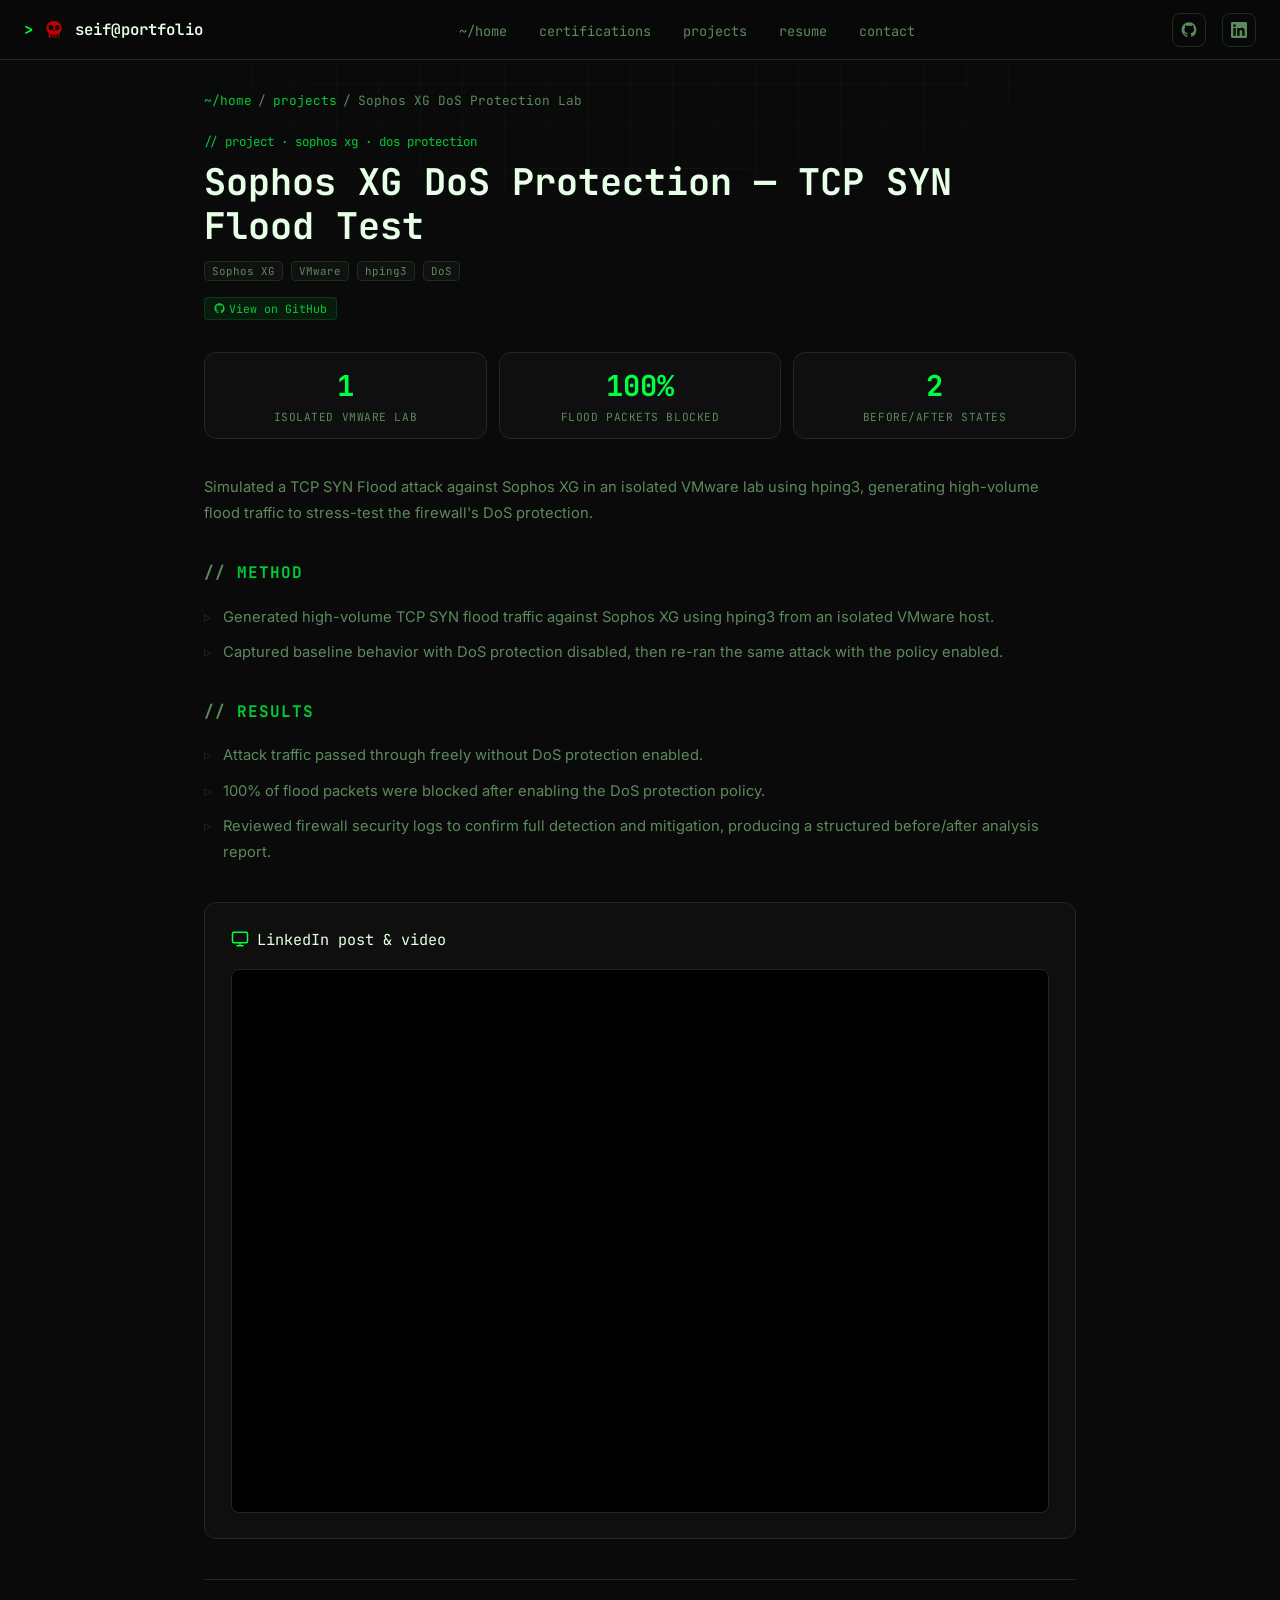
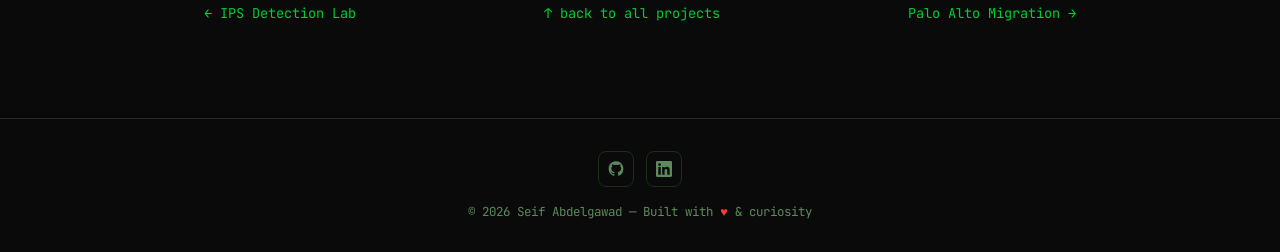
==== commit 97aeb1ff: "Embed LinkedIn post in dos-protection-lab.html Replaced the coming soon section with an embedded Lin" ====
--- a/projects/dos-protection-lab.html
+++ b/projects/dos-protection-lab.html
@@ -98,11 +98,11 @@
       <svg viewBox="0 0 24 24" fill="none" stroke="currentColor" stroke-width="2" stroke-linecap="round" stroke-linejoin="round"><rect x="2" y="3" width="20" height="14" rx="2"/><path d="M8 21h8M12 17v4"/></svg>
       LinkedIn post &amp; video
     </div>
-    <div class="coming-soon">
-        <svg viewBox="0 0 24 24" fill="none" stroke="currentColor" stroke-width="1.8" stroke-linecap="round" stroke-linejoin="round"><rect x="3" y="3" width="18" height="18" rx="2"/><path d="M8 12h8M8 16h5M8 8h3"/></svg>
-        LinkedIn post &amp; video for this project coming soon.
-      </div>
+    <div class="embed-wrap">
+     <iframe src="https://www.linkedin.com/embed/feed/update/urn:li:ugcPost:7498341555100098562?collapsed=1" height="542" width="504" frameborder="0" allowfullscreen="" title="Embedded post"></iframe>
+    </div>
   </div>
+
 
   <div class="detail-nav-footer">
     <a href="ips-detection-lab.html">&larr; IPS Detection Lab</a>
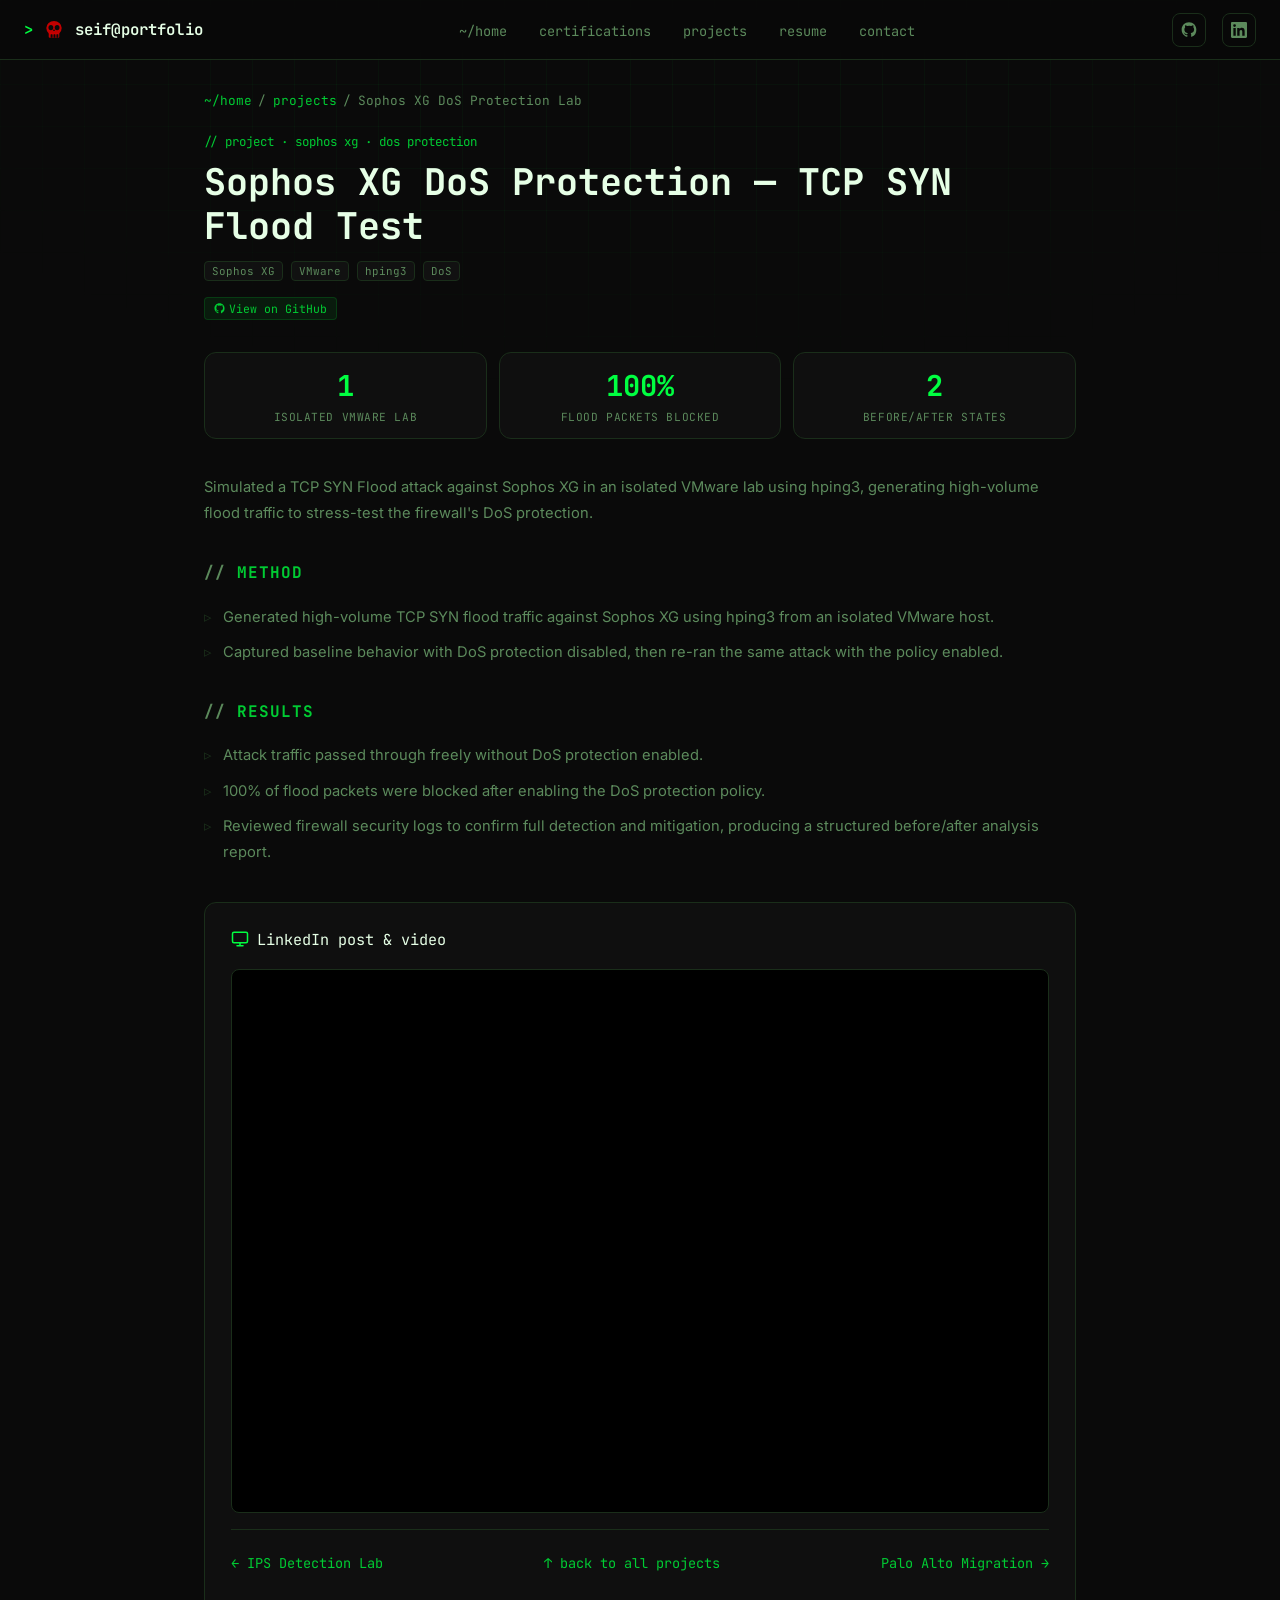
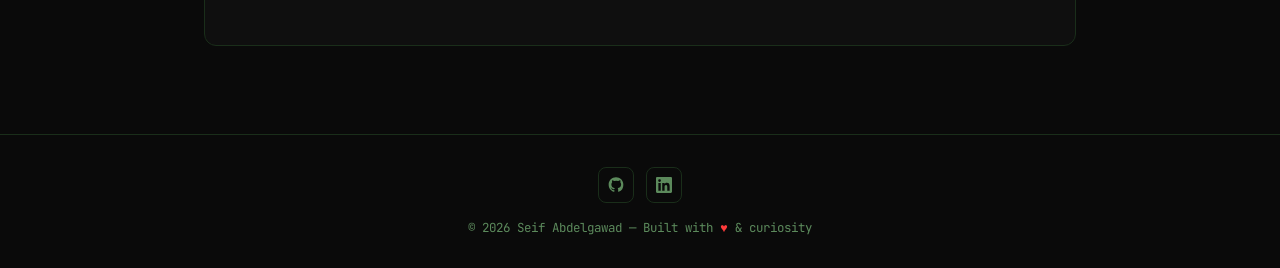
==== commit f323f6c3: "Update LinkedIn post iframe source" ====
--- a/projects/dos-protection-lab.html
+++ b/projects/dos-protection-lab.html
@@ -99,8 +99,7 @@
       LinkedIn post &amp; video
     </div>
     <div class="embed-wrap">
-     <iframe src="https://www.linkedin.com/embed/feed/update/urn:li:ugcPost:7498341555100098562?collapsed=1" height="542" width="504" frameborder="0" allowfullscreen="" title="Embedded post"></iframe>
-    </div>
+      <iframe src="https://www.linkedin.com/embed/feed/update/urn:li:ugcPost:7498341555100098562?collapsed=1" height="542" width="504" frameborder="0" allowfullscreen="" title="Embedded post"></iframe>
   </div>
 
 
